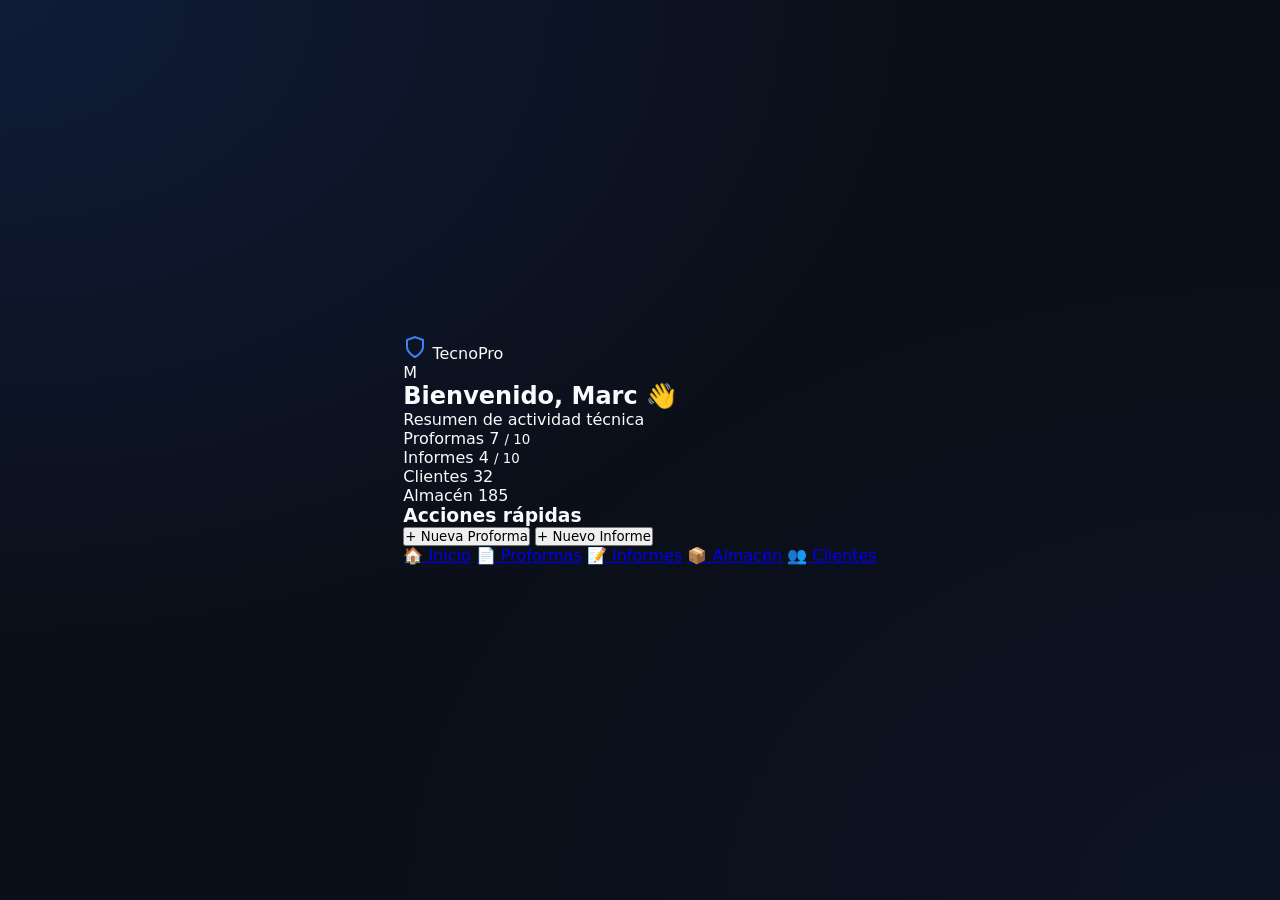
==== dashboard.html @ 5e7ff899 "Add initial dashboard HTML structure" ====
<!DOCTYPE html>
<html lang="es">
<head>
    <meta charset="UTF-8">
    <meta name="viewport" content="width=device-width, initial-scale=1.0">
    <title>TecnoPro - Panel Principal</title>
    <link rel="stylesheet" href="style.css">
</head>
<body>

    <div class="app-layout">
        <!-- BARRA SUPERIOR -->
        <header class="top-bar">
            <div class="brand">
                <svg width="24" height="24" viewBox="0 0 24 24" fill="none" stroke="#3b82f6" stroke-width="2">
                    <path d="M12 22s8-4 8-10V5l-8-3-8 3v7c0 6 8 10 8 10z"></path>
                </svg>
                <span>TecnoPro</span>
            </div>
            <div class="user-badge">
                <span class="avatar">M</span>
            </div>
        </header>

        <!-- CONTENIDO PRINCIPAL -->
        <main class="dashboard-content">
            <section class="welcome-header">
                <h2>Bienvenido, Marc 👋</h2>
                <p>Resumen de actividad técnica</p>
            </section>

            <!-- TARJETAS DE MÉTRICAS -->
            <div class="metrics-grid">
                <div class="metric-card">
                    <span class="label">Proformas</span>
                    <span class="value">7 <small>/ 10</small></span>
                </div>
                <div class="metric-card">
                    <span class="label">Informes</span>
                    <span class="value">4 <small>/ 10</small></span>
                </div>
                <div class="metric-card">
                    <span class="label">Clientes</span>
                    <span class="value">32</span>
                </div>
                <div class="metric-card">
                    <span class="label">Almacén</span>
                    <span class="value">185</span>
                </div>
            </div>

            <!-- ACCIONES RÁPIDAS -->
            <section class="quick-actions">
                <h3>Acciones rápidas</h3>
                <div class="actions-grid">
                    <button class="btn-action" onclick="window.location.href='proformas.html'">+ Nueva Proforma</button>
                    <button class="btn-action" onclick="window.location.href='informes.html'">+ Nuevo Informe</button>
                </div>
            </section>
        </main>

        <!-- NAVEGACIÓN INFERIOR MÓVIL -->
        <nav class="bottom-nav">
            <a href="dashboard.html" class="nav-item active">🏠 <span>Inicio</span></a>
            <a href="proformas.html" class="nav-item">📄 <span>Proformas</span></a>
            <a href="informes.html" class="nav-item">📝 <span>Informes</span></a>
            <a href="#" class="nav-item">📦 <span>Almacén</span></a>
            <a href="#" class="nav-item">👥 <span>Clientes</span></a>
        </nav>
    </div>

    <script src="script.js"></script>
</body>
</html>
---- style.css ----
/* =========================================
   VARIABLES DE COLOR (Dark Mode & Azul)
   ========================================= */
:root {
    --bg-dark: #0b0f19;          /* Fondo muy oscuro casi negro */
    --glass-bg: rgba(255, 255, 255, 0.03); /* Fondo transparente para el cristal */
    --glass-border: rgba(255, 255, 255, 0.08);
    --primary-blue: #2563eb;     /* Azul tecnológico */
    --primary-hover: #1d4ed8;
    --text-light: #f8fafc;       /* Texto blanco suave */
    --text-muted: #94a3b8;       /* Texto gris secundario */
}

/* =========================================
   RESETEO BÁSICO
   ========================================= */
* {
    margin: 0;
    padding: 0;
    box-sizing: border-box;
    font-family: system-ui, -apple-system, sans-serif;
}

body {
    background-color: var(--bg-dark);
    color: var(--text-light);
    display: flex;
    justify-content: center;
    align-items: center;
    min-height: 100vh;
    /* Un ligero resplandor azul en el fondo para que el cristal resalte */
    background-image: 
        radial-gradient(at 0% 0%, rgba(37, 99, 235, 0.15) 0px, transparent 50%),
        radial-gradient(at 100% 100%, rgba(37, 99, 235, 0.05) 0px, transparent 50%);
}

/* =========================================
   CONTENEDOR PRINCIPAL (MOBILE-FIRST)
   ========================================= */
.login-container {
    width: 100%;
    padding: 20px; /* Margen seguro para pantallas de celular */
    display: flex;
    justify-content: center;
}

/* LA TARJETA EFECTO CRISTAL (GLASSMORPHISM) */
.glass-card {
    background: var(--glass-bg);
    backdrop-filter: blur(16px);
    -webkit-backdrop-filter: blur(16px); /* Soporte para iPhone */
    border: 1px solid var(--glass-border);
    border-radius: 24px;
    padding: 40px 24px;
    width: 100%;
    max-width: 400px; /* En PC no crecerá más de 400px, en celular ocupará el 100% */
    box-shadow: 0 4px 30px rgba(0, 0, 0, 0.5);
    text-align: center;
}

/* =========================================
   ELEMENTOS DE LA INTERFAZ
   ========================================= */
.logo-section {
    margin-bottom: 30px;
}

.logo-section svg {
    margin-bottom: 12px;
}

.logo-section h1 {
    font-size: 28px;
    font-weight: 700;
    letter-spacing: -0.5px;
    margin-bottom: 4px;
}

.logo-section p {
    color: var(--text-muted);
    font-size: 14px;
}

/* FORMULARIO */
.input-group {
    margin-bottom: 20px;
    text-align: left;
}

.input-group label {
    display: block;
    font-size: 13px;
    color: var(--text-muted);
    margin-bottom: 8px;
    margin-left: 4px;
}

.input-group input {
    width: 100%;
    background: rgba(0, 0, 0, 0.2);
    border: 1px solid var(--glass-border);
    color: var(--text-light);
    padding: 14px 16px; /* Altura grande para que sea fácil de tocar con el dedo */
    border-radius: 12px;
    font-size: 16px; /* 16px evita que los iPhones hagan zoom automático */
    outline: none;
    transition: all 0.3s ease;
}

.input-group input:focus {
    border-color: var(--primary-blue);
    background: rgba(0, 0, 0, 0.4);
}

/* BOTÓN */
.btn-primary {
    width: 100%;
    background-color: var(--primary-blue);
    color: white;
    border: none;
    padding: 16px;
    border-radius: 12px;
    font-size: 15px;
    font-weight: 600;
    cursor: pointer;
    transition: background-color 0.3s ease;
    margin-top: 10px;
}

.btn-primary:hover {
    background-color: var(--primary-hover);
}

.btn-primary:active {
    transform: scale(0.98); /* Pequeño efecto al tocar el botón en el celular */
}

/* PIE DEL FORMULARIO */
.form-footer {
    margin-top: 24px;
}

.form-footer a {
    color: var(--primary-blue);
    text-decoration: none;
    font-size: 14px;
}

.form-footer a:hover {
    text-decoration: underline;
}

/* =========================================
   ESTILOS DE FORMULARIO Y TABLAS (PROFORMAS)
   ========================================= */
.btn-back {
    color: var(--text-light);
    text-decoration: none;
    font-size: 20px;
    margin-right: 8px;
}

.section-card {
    background: var(--glass-bg);
    border: 1px solid var(--glass-border);
    border-radius: 16px;
    padding: 16px;
    margin-bottom: 16px;
}

.section-card h3 {
    font-size: 15px;
    margin-bottom: 12px;
    color: var(--text-light);
}

.section-header {
    display: flex;
    justify-content: space-between;
    align-items: center;
    margin-bottom: 12px;
}

.form-input {
    width: 100%;
    background: rgba(0, 0, 0, 0.3);
    border: 1px solid var(--glass-border);
    color: var(--text-light);
    padding: 10px 12px;
    border-radius: 8px;
    font-size: 14px;
    outline: none;
}

.form-input:focus {
    border-color: var(--primary-blue);
}

/* TABLA ADAPTABLE PARA MÓVIL */
.table-responsive {
    overflow-x: auto;
}

.proforma-table {
    width: 100%;
    border-collapse: collapse;
    min-width: 480px; /* Permite scroll horizontal cómodo en móviles pequeños */
}

.proforma-table th {
    text-align: left;
    font-size: 12px;
    color: var(--text-muted);
    padding-bottom: 8px;
    border-bottom: 1px solid var(--glass-border);
}

.proforma-table td {
    padding: 8px 4px;
}

.total-celda {
    font-weight: 600;
    font-size: 14px;
    color: var(--primary-blue);
    white-space: nowrap;
}

.btn-secondary {
    background: transparent;
    border: 1px solid var(--primary-blue);
    color: var(--primary-blue);
    padding: 6px 12px;
    border-radius: 8px;
    font-size: 12px;
    cursor: pointer;
}

/* RESUMEN DE TOTALES */
.resume-card {
    display: flex;
    flex-direction: column;
    gap: 8px;
}

.resume-line {
    display: flex;
    justify-content: space-between;
    font-size: 14px;
    color: var(--text-muted);
}

.total-line {
    font-size: 18px;
    color: var(--text-light);
    border-top: 1px solid var(--glass-border);
    padding-top: 8px;
    margin-top: 4px;
}

.total-line strong {
    color: #10b981; /* Verde éxito */
}

.action-buttons {
    margin-top: 12px;
}

/* =========================================
   ESTILOS DEDICADOS A INFORMES TÉCNICOS
   ========================================= */
.form-textarea {
    min-height: 80px;
    resize: vertical;
    font-family: inherit;
    line-height: 1.4;
}

.evidence-grid {
    display: grid;
    grid-template-columns: 1fr 1fr;
    gap: 12px;
}

.btn-upload {
    display: flex;
    flex-direction: column;
    align-items: center;
    justify-content: center;
    gap: 6px;
    background: rgba(37, 99, 235, 0.1);
    border: 1px dashed var(--primary-blue);
    color: var(--text-light);
    padding: 16px;
    border-radius: 12px;
    font-size: 13px;
    cursor: pointer;
    text-align: center;
    transition: background 0.3s ease;
}

.btn-upload:active {
    background: rgba(37, 99, 235, 0.25);
}
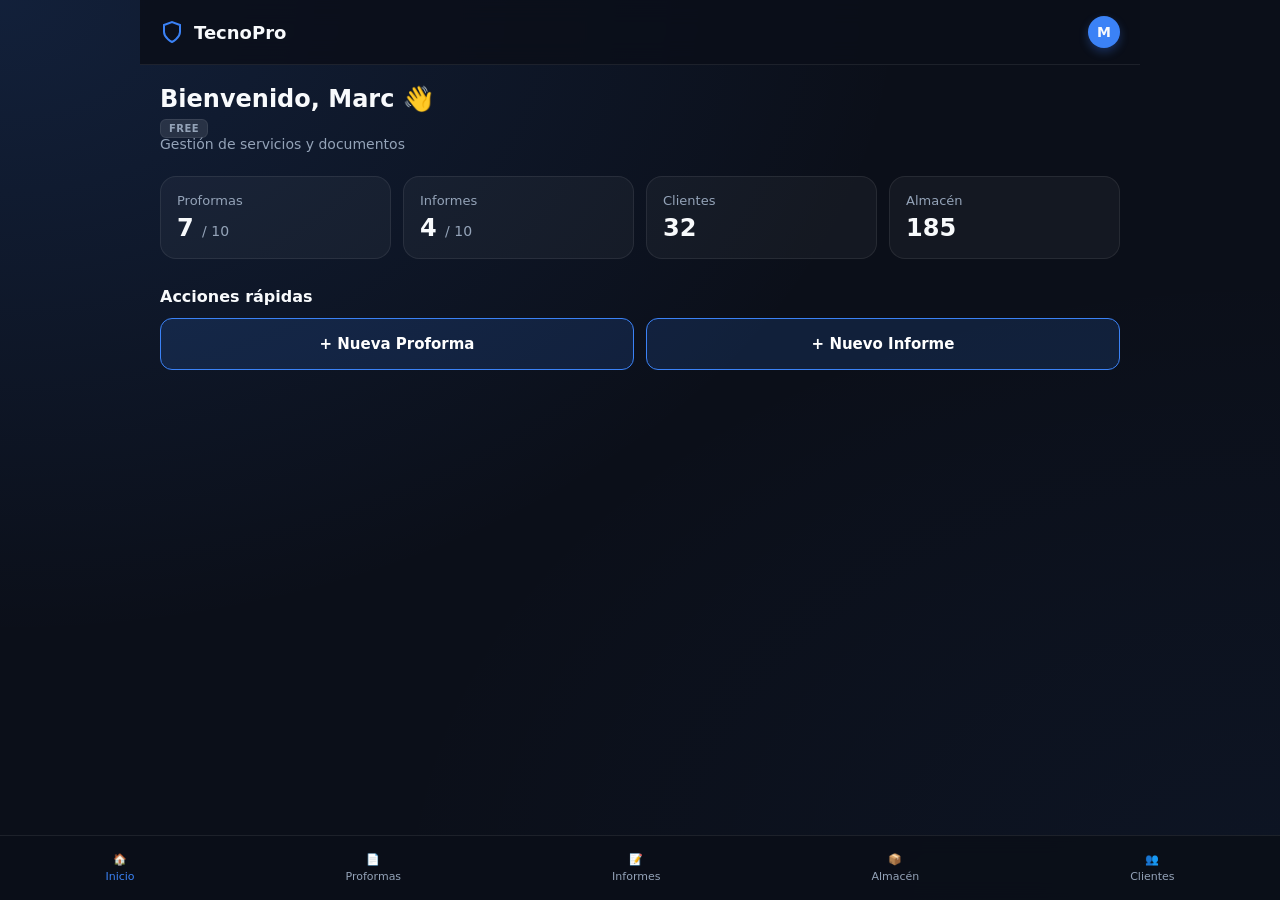
==== commit e07ea876: "Update links and improve user interface elements" ====
--- a/dashboard.html
+++ b/dashboard.html
@@ -4,12 +4,11 @@
     <meta charset="UTF-8">
     <meta name="viewport" content="width=device-width, initial-scale=1.0">
     <title>TecnoPro - Panel Principal</title>
-    <link rel="stylesheet" href="style.css">
+    <link rel="stylesheet" href="./style.css">
 </head>
 <body>
 
     <div class="app-layout">
-        <!-- BARRA SUPERIOR -->
         <header class="top-bar">
             <div class="brand">
                 <svg width="24" height="24" viewBox="0 0 24 24" fill="none" stroke="#3b82f6" stroke-width="2">
@@ -22,22 +21,23 @@
             </div>
         </header>
 
-        <!-- CONTENIDO PRINCIPAL -->
         <main class="dashboard-content">
             <section class="welcome-header">
-                <h2>Bienvenido, Marc 👋</h2>
-                <p>Resumen de actividad técnica</p>
+                <div class="user-title">
+                    <h2>Bienvenido, Marc 👋</h2>
+                    <span id="badgePlan" class="badge-plan">FREE</span>
+                </div>
+                <p>Gestión de servicios y documentos</p>
             </section>
 
-            <!-- TARJETAS DE MÉTRICAS -->
             <div class="metrics-grid">
                 <div class="metric-card">
                     <span class="label">Proformas</span>
-                    <span class="value">7 <small>/ 10</small></span>
+                    <span class="value" id="valProformas">7 <small>/ 10</small></span>
                 </div>
                 <div class="metric-card">
                     <span class="label">Informes</span>
-                    <span class="value">4 <small>/ 10</small></span>
+                    <span class="value" id="valInformes">4 <small>/ 10</small></span>
                 </div>
                 <div class="metric-card">
                     <span class="label">Clientes</span>
@@ -49,26 +49,24 @@
                 </div>
             </div>
 
-            <!-- ACCIONES RÁPIDAS -->
             <section class="quick-actions">
                 <h3>Acciones rápidas</h3>
                 <div class="actions-grid">
-                    <button class="btn-action" onclick="window.location.href='proformas.html'">+ Nueva Proforma</button>
-                    <button class="btn-action" onclick="window.location.href='informes.html'">+ Nuevo Informe</button>
+                    <button class="btn-action" onclick="validarAcceso('proformas')">+ Nueva Proforma</button>
+                    <button class="btn-action" onclick="validarAcceso('informes')">+ Nuevo Informe</button>
                 </div>
             </section>
         </main>
 
-        <!-- NAVEGACIÓN INFERIOR MÓVIL -->
         <nav class="bottom-nav">
-            <a href="dashboard.html" class="nav-item active">🏠 <span>Inicio</span></a>
-            <a href="proformas.html" class="nav-item">📄 <span>Proformas</span></a>
-            <a href="informes.html" class="nav-item">📝 <span>Informes</span></a>
+            <a href="./dashboard.html" class="nav-item active">🏠 <span>Inicio</span></a>
+            <a href="#" onclick="validarAcceso('proformas')" class="nav-item">📄 <span>Proformas</span></a>
+            <a href="#" onclick="validarAcceso('informes')" class="nav-item">📝 <span>Informes</span></a>
             <a href="#" class="nav-item">📦 <span>Almacén</span></a>
             <a href="#" class="nav-item">👥 <span>Clientes</span></a>
         </nav>
     </div>
 
-    <script src="script.js"></script>
+    <script src="./script.js"></script>
 </body>
 </html>
--- a/style.css
+++ b/style.css
@@ -1,89 +1,250 @@
-/* =========================================
-   VARIABLES DE COLOR (Dark Mode & Azul)
-   ========================================= */
+/* ==========================================================================
+   1. VARIABLES DE COLOR Y DISEÑO
+   ========================================================================== */
 :root {
-    --bg-dark: #0b0f19;          /* Fondo muy oscuro casi negro */
-    --glass-bg: rgba(255, 255, 255, 0.03); /* Fondo transparente para el cristal */
+    --bg-dark: #0b0f19;          /* Fondo base oscuro */
+    --glass-bg: rgba(255, 255, 255, 0.04); /* Cristal más limpio */
     --glass-border: rgba(255, 255, 255, 0.08);
-    --primary-blue: #2563eb;     /* Azul tecnológico */
-    --primary-hover: #1d4ed8;
-    --text-light: #f8fafc;       /* Texto blanco suave */
-    --text-muted: #94a3b8;       /* Texto gris secundario */
-}
-
-/* =========================================
-   RESETEO BÁSICO
-   ========================================= */
+    --primary-blue: #3b82f6;     /* Azul vibrante y moderno */
+    --primary-hover: #2563eb;
+    --text-light: #f8fafc;       /* Blanco suave para lectura */
+    --text-muted: #94a3b8;       /* Gris para datos secundarios */
+    --success: #10b981;          /* Verde para totales */
+}
+
+/* ==========================================================================
+   2. RESETEO Y FONDO GENERAL
+   ========================================================================== */
 * {
     margin: 0;
     padding: 0;
     box-sizing: border-box;
     font-family: system-ui, -apple-system, sans-serif;
+    -webkit-tap-highlight-color: transparent; /* Quita el parpadeo azul en móviles al tocar */
 }
 
 body {
     background-color: var(--bg-dark);
     color: var(--text-light);
+    min-height: 100vh;
+    /* Resplandor azul en el fondo para dar volumen */
+    background-image: 
+        radial-gradient(at 0% 0%, rgba(59, 130, 246, 0.15) 0px, transparent 50%),
+        radial-gradient(at 100% 100%, rgba(59, 130, 246, 0.05) 0px, transparent 50%);
+    background-attachment: fixed;
+}
+
+/* ==========================================================================
+   3. ESTRUCTURAS PRINCIPALES (LAYOUTS)
+   ========================================================================== */
+/* Layout del Login (Centrado) */
+.login-container {
+    width: 100%;
+    min-height: 100vh;
+    padding: 20px;
     display: flex;
     justify-content: center;
     align-items: center;
+}
+
+/* Layout de la App (Dashboard, Proformas, Informes) */
+.app-layout {
+    width: 100%;
+    max-width: 1000px;
+    margin: 0 auto;
     min-height: 100vh;
-    /* Un ligero resplandor azul en el fondo para que el cristal resalte */
-    background-image: 
-        radial-gradient(at 0% 0%, rgba(37, 99, 235, 0.15) 0px, transparent 50%),
-        radial-gradient(at 100% 100%, rgba(37, 99, 235, 0.05) 0px, transparent 50%);
-}
-
-/* =========================================
-   CONTENEDOR PRINCIPAL (MOBILE-FIRST)
-   ========================================= */
-.login-container {
-    width: 100%;
-    padding: 20px; /* Margen seguro para pantallas de celular */
-    display: flex;
+    display: flex;
+    flex-direction: column;
+    padding-bottom: 80px; /* Espacio para que la nav inferior no tape contenido */
+}
+
+.dashboard-content {
+    padding: 20px;
+    flex-grow: 1;
+}
+
+/* ==========================================================================
+   4. NAVEGACIÓN Y HEADER
+   ========================================================================== */
+.top-bar {
+    display: flex;
+    justify-content: space-between;
+    align-items: center;
+    padding: 16px 20px;
+    background: rgba(11, 15, 25, 0.85);
+    backdrop-filter: blur(12px);
+    -webkit-backdrop-filter: blur(12px);
+    border-bottom: 1px solid var(--glass-border);
+    position: sticky;
+    top: 0;
+    z-index: 50;
+}
+
+.brand {
+    display: flex;
+    align-items: center;
+    gap: 10px;
+    font-weight: 700;
+    font-size: 18px;
+}
+
+.avatar {
+    background: var(--primary-blue);
+    width: 32px;
+    height: 32px;
+    border-radius: 50%;
+    display: flex;
+    align-items: center;
     justify-content: center;
-}
-
-/* LA TARJETA EFECTO CRISTAL (GLASSMORPHISM) */
+    font-weight: 600;
+    font-size: 14px;
+    box-shadow: 0 4px 10px rgba(59, 130, 246, 0.3);
+}
+
+/* Barra inferior móvil */
+.bottom-nav {
+    position: fixed;
+    bottom: 0;
+    left: 0;
+    right: 0;
+    height: 65px;
+    background: rgba(11, 15, 25, 0.95);
+    backdrop-filter: blur(10px);
+    -webkit-backdrop-filter: blur(10px);
+    border-top: 1px solid var(--glass-border);
+    display: flex;
+    justify-content: space-around;
+    align-items: center;
+    z-index: 100;
+}
+
+.nav-item {
+    display: flex;
+    flex-direction: column;
+    align-items: center;
+    text-decoration: none;
+    color: var(--text-muted);
+    font-size: 11px;
+    gap: 4px;
+    transition: color 0.3s;
+}
+
+.nav-item.active, .nav-item:hover {
+    color: var(--primary-blue);
+}
+
+/* ==========================================================================
+   5. TARJETAS (CARDS) EFECTO CRISTAL
+   ========================================================================== */
 .glass-card {
     background: var(--glass-bg);
     backdrop-filter: blur(16px);
-    -webkit-backdrop-filter: blur(16px); /* Soporte para iPhone */
+    -webkit-backdrop-filter: blur(16px);
     border: 1px solid var(--glass-border);
     border-radius: 24px;
     padding: 40px 24px;
     width: 100%;
-    max-width: 400px; /* En PC no crecerá más de 400px, en celular ocupará el 100% */
-    box-shadow: 0 4px 30px rgba(0, 0, 0, 0.5);
+    max-width: 400px;
+    box-shadow: 0 10px 40px rgba(0, 0, 0, 0.5);
     text-align: center;
 }
 
-/* =========================================
-   ELEMENTOS DE LA INTERFAZ
-   ========================================= */
-.logo-section {
-    margin-bottom: 30px;
-}
-
-.logo-section svg {
+.section-card {
+    background: var(--glass-bg);
+    border: 1px solid var(--glass-border);
+    border-radius: 16px;
+    padding: 16px;
+    margin-bottom: 16px;
+}
+
+.section-card h3 {
+    font-size: 15px;
     margin-bottom: 12px;
-}
-
-.logo-section h1 {
-    font-size: 28px;
+    color: var(--text-light);
+}
+
+.section-header {
+    display: flex;
+    justify-content: space-between;
+    align-items: center;
+    margin-bottom: 12px;
+}
+
+/* ==========================================================================
+   6. ESTILOS DEL DASHBOARD (PANEL PRINCIPAL)
+   ========================================================================== */
+.welcome-header {
+    margin-bottom: 24px;
+}
+
+.welcome-header h2 {
+    font-size: 24px;
+    margin-bottom: 4px;
+}
+
+.welcome-header p {
+    color: var(--text-muted);
+    font-size: 14px;
+}
+
+.metrics-grid {
+    display: grid;
+    grid-template-columns: repeat(2, 1fr);
+    gap: 12px;
+    margin-bottom: 28px;
+}
+
+.metric-card {
+    background: var(--glass-bg);
+    border: 1px solid var(--glass-border);
+    border-radius: 16px;
+    padding: 16px;
+    display: flex;
+    flex-direction: column;
+    gap: 6px;
+    transition: transform 0.2s ease;
+}
+
+.metric-card:active {
+    transform: scale(0.97);
+}
+
+.metric-card .label {
+    color: var(--text-muted);
+    font-size: 13px;
+}
+
+.metric-card .value {
+    font-size: 24px;
     font-weight: 700;
-    letter-spacing: -0.5px;
-    margin-bottom: 4px;
-}
-
-.logo-section p {
-    color: var(--text-muted);
-    font-size: 14px;
-}
-
-/* FORMULARIO */
+}
+
+.metric-card .value small {
+    font-size: 14px;
+    color: var(--text-muted);
+    font-weight: 400;
+}
+
+.quick-actions h3 {
+    font-size: 16px;
+    margin-bottom: 12px;
+}
+
+.actions-grid {
+    display: grid;
+    grid-template-columns: 1fr 1fr;
+    gap: 12px;
+}
+
+/* ==========================================================================
+   7. FORMULARIOS, INPUTS Y BOTONES
+   ========================================================================== */
+.logo-section { margin-bottom: 30px; }
+.logo-section h1 { font-size: 28px; font-weight: 700; margin-bottom: 4px; }
+.logo-section p { color: var(--text-muted); font-size: 14px; }
+
 .input-group {
-    margin-bottom: 20px;
+    margin-bottom: 16px;
     text-align: left;
 }
 
@@ -95,25 +256,45 @@
     margin-left: 4px;
 }
 
-.input-group input {
-    width: 100%;
-    background: rgba(0, 0, 0, 0.2);
+/* Inputs generales */
+.input-group input, 
+.form-input, 
+.form-textarea {
+    width: 100%;
+    background: rgba(0, 0, 0, 0.3);
     border: 1px solid var(--glass-border);
     color: var(--text-light);
-    padding: 14px 16px; /* Altura grande para que sea fácil de tocar con el dedo */
+    padding: 14px 16px;
     border-radius: 12px;
-    font-size: 16px; /* 16px evita que los iPhones hagan zoom automático */
+    font-size: 16px; /* Evita zoom en iOS */
     outline: none;
     transition: all 0.3s ease;
 }
 
-.input-group input:focus {
+.input-group input:focus, 
+.form-input:focus, 
+.form-textarea:focus {
     border-color: var(--primary-blue);
-    background: rgba(0, 0, 0, 0.4);
-}
-
-/* BOTÓN */
-.btn-primary {
+    background: rgba(0, 0, 0, 0.5);
+    box-shadow: 0 0 0 3px rgba(59, 130, 246, 0.15);
+}
+
+.form-textarea {
+    min-height: 100px;
+    resize: vertical;
+    line-height: 1.5;
+}
+
+/* Selectores y Botones */
+select.form-input {
+    appearance: none;
+    background-image: url("data:image/svg+xml;charset=US-ASCII,%3Csvg%20xmlns%3D%22http%3A%2F%2Fwww.w3.org%2F2000%2Fsvg%22%20width%3D%22292.4%22%20height%3D%22292.4%22%3E%3Cpath%20fill%3D%22%2394a3b8%22%20d%3D%22M287%2069.4a17.6%2017.6%200%200%200-13-5.4H18.4c-5%200-9.3%201.8-12.9%205.4A17.6%2017.6%200%200%200%200%2082.2c0%205%201.8%209.3%205.4%2012.9l128%20127.9c3.6%203.6%207.8%205.4%2012.8%205.4s9.2-1.8%2012.8-5.4L287%2095c3.5-3.5%205.4-7.8%205.4-12.8%200-5-1.9-9.2-5.5-12.8z%22%2F%3E%3C%2Fsvg%3E");
+    background-repeat: no-repeat;
+    background-position: right 16px top 50%;
+    background-size: 10px auto;
+}
+
+.btn-primary, .btn-action {
     width: 100%;
     background-color: var(--primary-blue);
     color: white;
@@ -123,124 +304,87 @@
     font-size: 15px;
     font-weight: 600;
     cursor: pointer;
-    transition: background-color 0.3s ease;
-    margin-top: 10px;
-}
-
-.btn-primary:hover {
+    transition: all 0.3s ease;
+}
+
+.btn-action {
+    background: rgba(59, 130, 246, 0.15);
+    border: 1px solid var(--primary-blue);
+}
+
+.btn-primary:hover, .btn-action:hover {
     background-color: var(--primary-hover);
 }
 
-.btn-primary:active {
-    transform: scale(0.98); /* Pequeño efecto al tocar el botón en el celular */
-}
-
-/* PIE DEL FORMULARIO */
-.form-footer {
-    margin-top: 24px;
-}
-
-.form-footer a {
-    color: var(--primary-blue);
-    text-decoration: none;
-    font-size: 14px;
-}
-
-.form-footer a:hover {
-    text-decoration: underline;
-}
-
-/* =========================================
-   ESTILOS DE FORMULARIO Y TABLAS (PROFORMAS)
-   ========================================= */
-.btn-back {
-    color: var(--text-light);
-    text-decoration: none;
-    font-size: 20px;
-    margin-right: 8px;
-}
-
-.section-card {
-    background: var(--glass-bg);
-    border: 1px solid var(--glass-border);
-    border-radius: 16px;
-    padding: 16px;
-    margin-bottom: 16px;
-}
-
-.section-card h3 {
-    font-size: 15px;
-    margin-bottom: 12px;
-    color: var(--text-light);
-}
-
-.section-header {
-    display: flex;
-    justify-content: space-between;
-    align-items: center;
-    margin-bottom: 12px;
-}
-
-.form-input {
-    width: 100%;
-    background: rgba(0, 0, 0, 0.3);
-    border: 1px solid var(--glass-border);
-    color: var(--text-light);
-    padding: 10px 12px;
-    border-radius: 8px;
-    font-size: 14px;
-    outline: none;
-}
-
-.form-input:focus {
-    border-color: var(--primary-blue);
-}
-
-/* TABLA ADAPTABLE PARA MÓVIL */
-.table-responsive {
-    overflow-x: auto;
-}
-
-.proforma-table {
-    width: 100%;
-    border-collapse: collapse;
-    min-width: 480px; /* Permite scroll horizontal cómodo en móviles pequeños */
-}
-
-.proforma-table th {
-    text-align: left;
-    font-size: 12px;
-    color: var(--text-muted);
-    padding-bottom: 8px;
-    border-bottom: 1px solid var(--glass-border);
-}
-
-.proforma-table td {
-    padding: 8px 4px;
-}
-
-.total-celda {
-    font-weight: 600;
-    font-size: 14px;
-    color: var(--primary-blue);
-    white-space: nowrap;
+.btn-primary:active, .btn-action:active {
+    transform: scale(0.98);
 }
 
 .btn-secondary {
     background: transparent;
     border: 1px solid var(--primary-blue);
     color: var(--primary-blue);
-    padding: 6px 12px;
+    padding: 8px 16px;
     border-radius: 8px;
+    font-size: 13px;
+    font-weight: 600;
+    cursor: pointer;
+}
+
+.btn-back {
+    color: var(--text-light);
+    text-decoration: none;
+    font-size: 22px;
+    margin-right: 12px;
+    display: flex;
+    align-items: center;
+}
+
+.form-footer { margin-top: 24px; }
+.form-footer a { color: var(--primary-blue); text-decoration: none; font-size: 14px; }
+.form-footer a:hover { text-decoration: underline; }
+
+/* ==========================================================================
+   8. TABLAS (PROFORMAS)
+   ========================================================================== */
+.table-responsive {
+    overflow-x: auto;
+    border-radius: 8px;
+}
+
+.proforma-table {
+    width: 100%;
+    border-collapse: collapse;
+    min-width: 500px; 
+}
+
+.proforma-table th {
+    text-align: left;
     font-size: 12px;
-    cursor: pointer;
-}
-
-/* RESUMEN DE TOTALES */
+    color: var(--text-muted);
+    padding: 10px 8px;
+    border-bottom: 1px solid var(--glass-border);
+}
+
+.proforma-table td {
+    padding: 8px 4px;
+}
+
+.total-celda {
+    font-weight: 600;
+    font-size: 14px;
+    color: var(--primary-blue);
+    white-space: nowrap;
+    padding-left: 8px !important;
+}
+
+/* ==========================================================================
+   9. RESUMEN DE TOTALES Y EVIDENCIAS
+   ========================================================================== */
 .resume-card {
     display: flex;
     flex-direction: column;
-    gap: 8px;
+    gap: 10px;
 }
 
 .resume-line {
@@ -254,26 +398,12 @@
     font-size: 18px;
     color: var(--text-light);
     border-top: 1px solid var(--glass-border);
-    padding-top: 8px;
+    padding-top: 12px;
     margin-top: 4px;
 }
 
 .total-line strong {
-    color: #10b981; /* Verde éxito */
-}
-
-.action-buttons {
-    margin-top: 12px;
-}
-
-/* =========================================
-   ESTILOS DEDICADOS A INFORMES TÉCNICOS
-   ========================================= */
-.form-textarea {
-    min-height: 80px;
-    resize: vertical;
-    font-family: inherit;
-    line-height: 1.4;
+    color: var(--success);
 }
 
 .evidence-grid {
@@ -287,19 +417,42 @@
     flex-direction: column;
     align-items: center;
     justify-content: center;
-    gap: 6px;
-    background: rgba(37, 99, 235, 0.1);
+    gap: 8px;
+    background: rgba(59, 130, 246, 0.05);
     border: 1px dashed var(--primary-blue);
     color: var(--text-light);
-    padding: 16px;
+    padding: 20px;
     border-radius: 12px;
-    font-size: 13px;
+    font-size: 14px;
     cursor: pointer;
-    text-align: center;
-    transition: background 0.3s ease;
+    transition: all 0.3s ease;
 }
 
 .btn-upload:active {
-    background: rgba(37, 99, 235, 0.25);
-}
-
+    background: rgba(59, 130, 246, 0.2);
+    transform: scale(0.98);
+}
+
+/* Media Queries para PC */
+@media (min-width: 768px) {
+    .metrics-grid {
+        grid-template-columns: repeat(4, 1fr);
+    }
+}
+.badge-plan {
+    background: rgba(255, 255, 255, 0.1);
+    border: 1px solid var(--glass-border);
+    color: var(--text-muted);
+    font-size: 10px;
+    font-weight: 700;
+    padding: 3px 8px;
+    border-radius: 6px;
+    letter-spacing: 0.5px;
+}
+
+/* Estilo cuando pasa a Premium */
+.badge-plan.premium {
+    background: rgba(234, 179, 8, 0.15);
+    border-color: #eab308;
+    color: #fde047; /* Amarillo dorado */
+}
